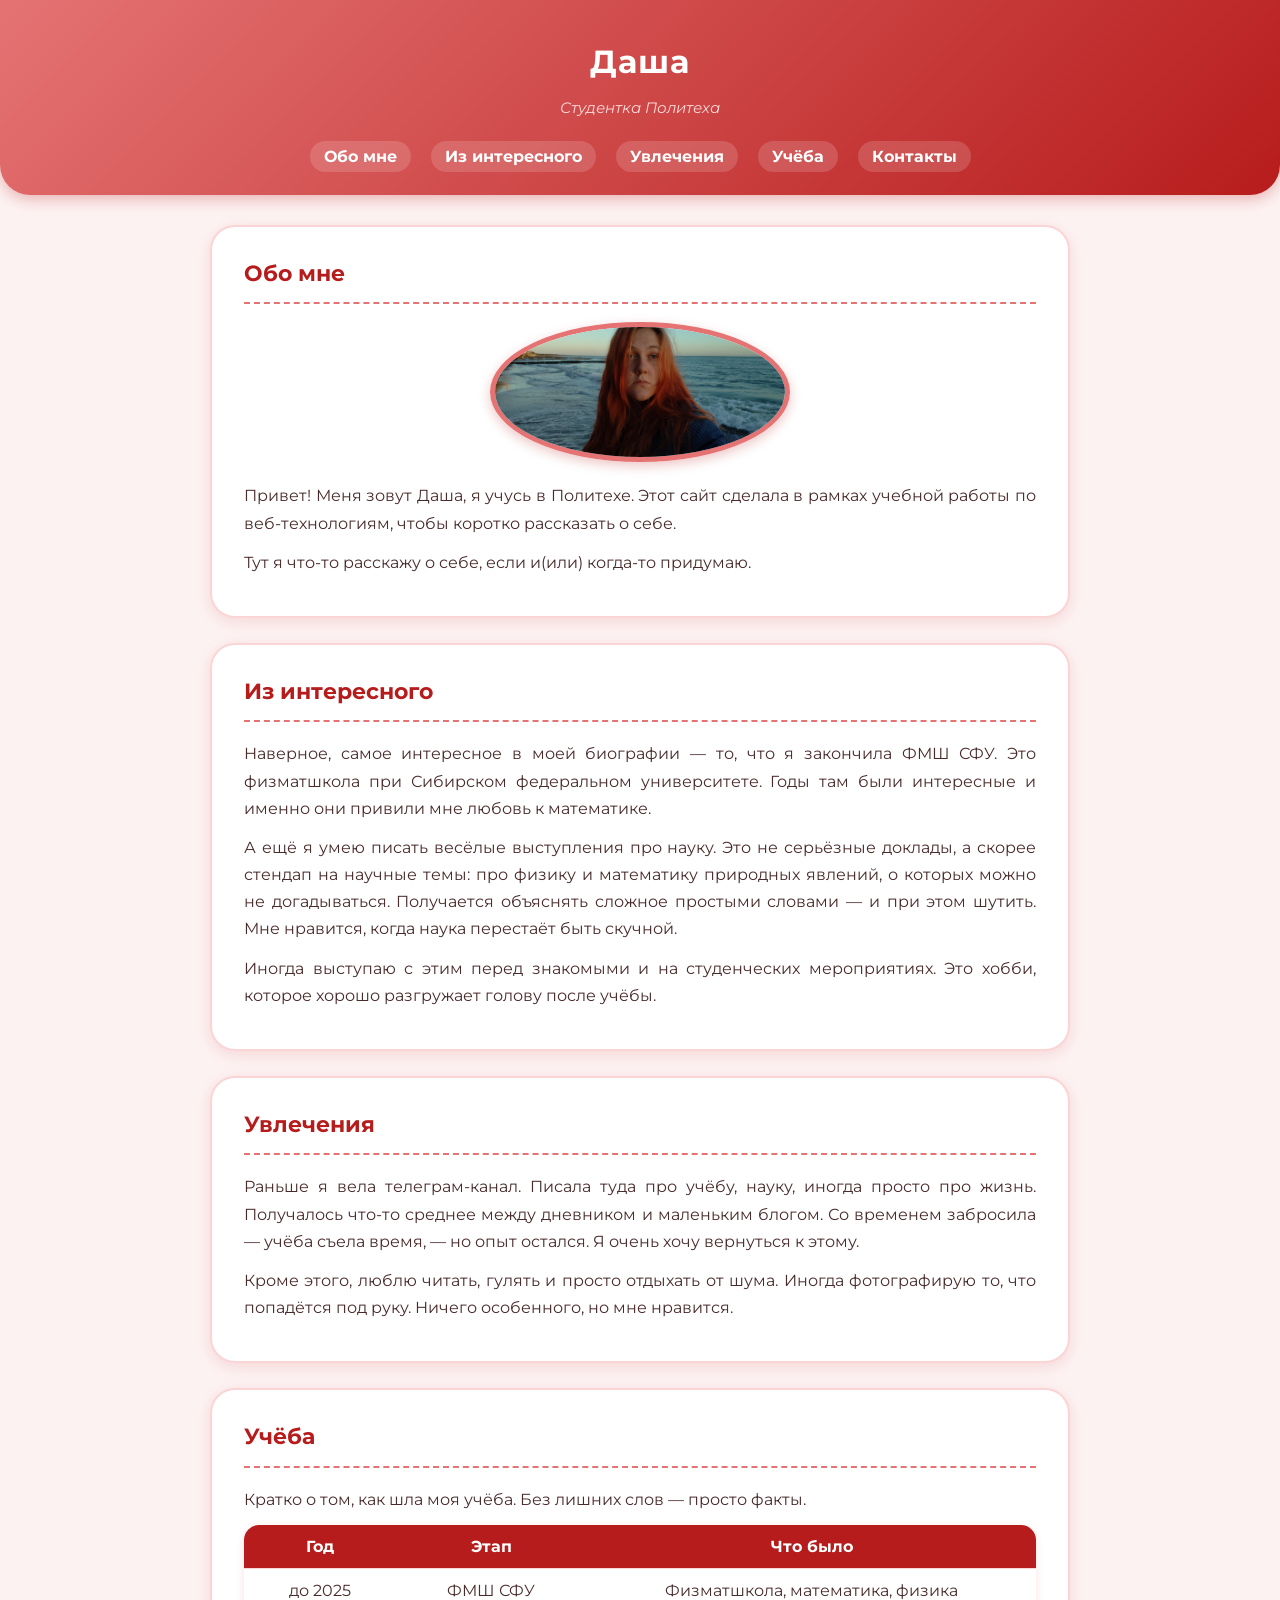
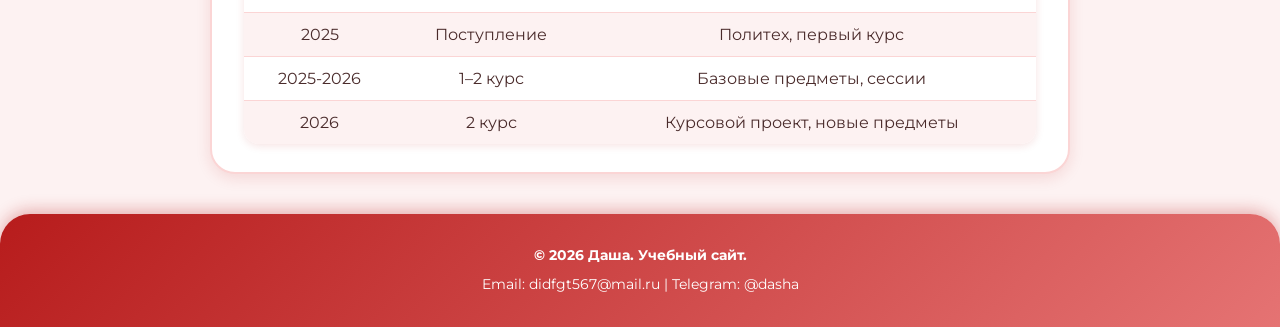
==== index.html @ adeaa614 "Update and rename !DOCTYPE.html to index.html" ====
<index html>
<html lang="ru">
<head>
    <meta charset="UTF-8">
    <meta name="viewport" content="width=device-width, initial-scale=1.0">
    <title>Даша — личный сайт</title>
    <link rel="preconnect" href="https://fonts.googleapis.com">
    <link rel="preconnect" href="https://fonts.gstatic.com" crossorigin>
    <link href="https://fonts.googleapis.com/css2?family=Montserrat:wght@400;700&display=swap" rel="stylesheet">
    <link rel="stylesheet" href="style.css">
</head>
<body>

    <header>
        <h1>Даша</h1>
        <p class="subtitle">Студентка Политеха</p>
        <nav>
            <ul>
                <li><a href="#about">Обо мне</a></li>
                <li><a href="#interesting">Из интересного</a></li>
                <li><a href="#hobbies">Увлечения</a></li>
                <li><a href="#table">Учёба</a></li>
                <li><a href="#contacts">Контакты</a></li>
            </ul>
        </nav>
    </header>

    <main>
        <section id="about">
            <h2>Обо мне</h2>
            <img src="cutee.jpg" alt="Фотография" width="300">
            <p>
                Привет! Меня зовут Даша, я учусь в Политехе.  Этот сайт
                сделала в рамках учебной работы по веб-технологиям, чтобы
                коротко рассказать о себе.
            </p>
            <p>
                Тут я что-то расскажу о себе, если и(или) когда-то придумаю.
            </p>
        </section>

        <section id="interesting">
            <h2>Из интересного</h2>
            <p>
                Наверное, самое интересное в моей биографии — то, что я
                закончила ФМШ СФУ. Это физматшкола при Сибирском федеральном
                университете. Годы там были интересные и именно они привили мне любовь к математике.
            </p>
            <p>
                А ещё я умею писать весёлые выступления про науку. Это не
                серьёзные доклады, а скорее стендап на научные темы: про
                физику и математику природных явлений, о которых можно не догадываться. Получается объяснять сложное простыми словами —
                и при этом шутить. Мне нравится, когда наука перестаёт быть
                скучной.
            </p>
            <p>
                Иногда выступаю с этим перед знакомыми и на студенческих
                мероприятиях. Это хобби, которое
                хорошо разгружает голову после учёбы.
            </p>
        </section>

        <section id="hobbies">
            <h2>Увлечения</h2>
            <p>
                Раньше я вела телеграм-канал. Писала туда про учёбу, науку,
                иногда просто про жизнь. Получалось что-то среднее между
                дневником и маленьким блогом. Со временем забросила — учёба
                съела время, — но опыт остался. Я очень хочу вернуться к этому.
            </p>
            <p>
                Кроме этого, люблю читать, гулять и просто отдыхать от
                шума. Иногда фотографирую то, что попадётся под руку. Ничего
                особенного, но мне нравится.
            </p>
        </section>

        <section id="table">
            <h2>Учёба</h2>
            <p>
                Кратко о том, как шла моя учёба. Без лишних слов — просто
                факты.
            </p>
            <table>
                <thead>
                    <tr>
                        <th>Год</th>
                        <th>Этап</th>
                        <th>Что было</th>
                    </tr>
                </thead>
                <tbody>
                    <tr>
                        <td>до 2025</td>
                        <td>ФМШ СФУ</td>
                        <td>Физматшкола, математика, физика</td>
                    </tr>
                    <tr>
                        <td>2025</td>
                        <td>Поступление</td>
                        <td>Политех, первый курс</td>
                    </tr>
                    <tr>
                        <td>2025-2026</td>
                        <td>1–2 курс</td>
                        <td>Базовые предметы, сессии</td>
                    </tr>
                    <tr>
                        <td>2026</td>
                        <td>2 курс</td>
                        <td>Курсовой проект, новые предметы</td>
                    </tr>
                </tbody>
            </table>
        </section>
    </main>

    <footer id="contacts">
        <p>&copy; 2026 Даша. Учебный сайт.</p>
        <p>Email: didfgt567@mail.ru | Telegram: @dasha</p>
    </footer>

</body>
</html>
---- style.css ----
* {
    margin: 0;
    padding: 0;
    box-sizing: border-box;
}

body {
    font-family: 'Montserrat', sans-serif;
    background-color: #fdf2f2;
    color: #4a2b2b;
    line-height: 1.7;
}

header {
    background: linear-gradient(135deg, #e57373 0%, #b71c1c 100%);
    color: #ffffff;
    padding: 35px 40px 25px;
    text-align: center;
    border-bottom-left-radius: 30px;
    border-bottom-right-radius: 30px;
    box-shadow: 0 4px 15px rgba(183, 28, 28, 0.3);
}

header h1 {
    font-size: 32px;
    margin-bottom: 6px;
    letter-spacing: 1px;
}

.subtitle {
    font-size: 15px;
    color: #ffdada;
    margin-bottom: 22px;
    font-style: italic;
}

nav ul {
    list-style: none;
    display: flex;
    justify-content: center;
    gap: 20px;
    flex-wrap: wrap;
}

nav a {
    color: #ffffff;
    text-decoration: none;
    font-weight: 700;
    padding: 6px 14px;
    border-radius: 20px;
    background-color: rgba(255, 255, 255, 0.15);
    transition: all 0.3s ease;
}

nav a:hover {
    background-color: #ffffff;
    color: #b71c1c;
    transform: translateY(-2px);
}

main {
    max-width: 900px;
    margin: 30px auto;
    padding: 0 20px;
}

section {
    background-color: #ffffff;
    padding: 28px 32px;
    margin-bottom: 25px;
    border-radius: 25px;
    box-shadow: 0 4px 15px rgba(183, 28, 28, 0.12);
    border: 2px solid #fbd5d5;
}

section h2 {
    margin-bottom: 18px;
    color: #b71c1c;
    border-bottom: 2px dashed #e57373;
    padding-bottom: 10px;
    font-size: 22px;
}

section img {
    display: block;
    margin: 0 auto 20px;
    border-radius: 50%;
    max-width: 100%;
    border: 5px solid #e57373;
    box-shadow: 0 4px 12px rgba(183, 28, 28, 0.25);
}

section p {
    margin-bottom: 12px;
    text-align: justify;
}

table {
    width: 100%;
    border-collapse: separate;
    border-spacing: 0;
    margin-top: 10px;
    border-radius: 15px;
    overflow: hidden;
    box-shadow: 0 2px 8px rgba(183, 28, 28, 0.12);
}

table th,
table td {
    padding: 12px;
    text-align: center;
    border-bottom: 1px solid #fbd5d5;
}

table th {
    background-color: #b71c1c;
    color: #ffffff;
    font-weight: 700;
}

table tr:nth-child(even) {
    background-color: #fdf2f2;
}

table tr:last-child td {
    border-bottom: none;
}

table tr:hover {
    background-color: #fbd5d5;
    transition: background-color 0.3s;
}

footer {
    background: linear-gradient(135deg, #b71c1c 0%, #e57373 100%);
    color: #ffffff;
    text-align: center;
    padding: 25px;
    margin-top: 40px;
    border-top-left-radius: 30px;
    border-top-right-radius: 30px;
    box-shadow: 0 -4px 15px rgba(183, 28, 28, 0.3);
}

footer p {
    margin: 5px 0;
    font-size: 14px;
}

footer p:first-child {
    font-weight: 700;
}
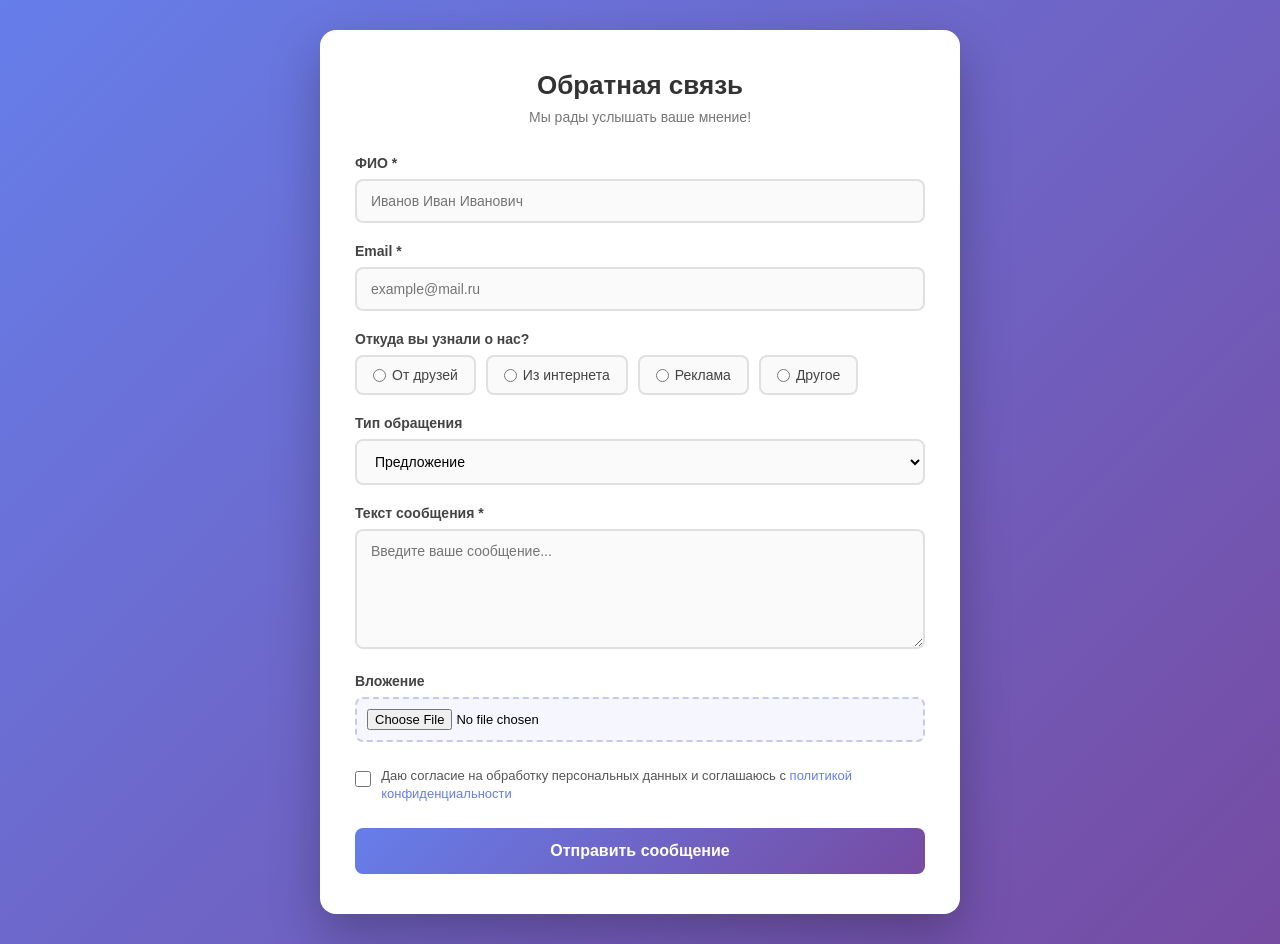
==== commit 06b5adec: "Add files via upload" ====
--- a/index.html
+++ b/index.html
@@ -1,124 +1,266 @@
-<index html>
+<!DOCTYPE html>
 <html lang="ru">
 <head>
     <meta charset="UTF-8">
-    <meta name="viewport" content="width=device-width, initial-scale=1.0">
-    <title>Даша — личный сайт</title>
-    <link rel="preconnect" href="https://fonts.googleapis.com">
-    <link rel="preconnect" href="https://fonts.gstatic.com" crossorigin>
-    <link href="https://fonts.googleapis.com/css2?family=Montserrat:wght@400;700&display=swap" rel="stylesheet">
-    <link rel="stylesheet" href="style.css">
+    <title>Форма обратной связи</title>
+    <style>
+        * {
+            margin: 0;
+            padding: 0;
+            box-sizing: border-box;
+            font-family: 'Segoe UI', Tahoma, sans-serif;
+        }
+
+        body {
+            min-height: 100vh;
+            background: linear-gradient(135deg, #667eea 0%, #764ba2 100%);
+            display: flex;
+            justify-content: center;
+            align-items: center;
+            padding: 30px 15px;
+        }
+
+        .feedback-form {
+            background: #ffffff;
+            width: 100%;
+            max-width: 640px;
+            padding: 40px 35px;
+            border-radius: 16px;
+            box-shadow: 0 20px 50px rgba(0, 0, 0, 0.25);
+        }
+
+        .feedback-form h1 {
+            text-align: center;
+            color: #333;
+            margin-bottom: 8px;
+            font-size: 26px;
+        }
+
+        .feedback-form .subtitle {
+            text-align: center;
+            color: #777;
+            margin-bottom: 30px;
+            font-size: 14px;
+        }
+
+        .form-group {
+            margin-bottom: 20px;
+        }
+
+        .form-group label {
+            display: block;
+            margin-bottom: 8px;
+            font-weight: 600;
+            color: #444;
+            font-size: 14px;
+        }
+
+        .form-group input[type="text"],
+        .form-group input[type="email"],
+        .form-group select,
+        .form-group textarea {
+            width: 100%;
+            padding: 12px 14px;
+            border: 2px solid #e0e0e0;
+            border-radius: 8px;
+            font-size: 14px;
+            transition: border-color 0.3s, box-shadow 0.3s;
+            background: #fafafa;
+        }
+
+        .form-group input:focus,
+        .form-group select:focus,
+        .form-group textarea:focus {
+            outline: none;
+            border-color: #667eea;
+            background: #fff;
+            box-shadow: 0 0 0 4px rgba(102, 126, 234, 0.15);
+        }
+
+        .form-group textarea {
+            resize: vertical;
+            min-height: 120px;
+        }
+
+        /* Радио-кнопки */
+        .radio-group {
+            display: flex;
+            flex-wrap: wrap;
+            gap: 10px;
+        }
+
+        .radio-group label {
+            display: flex;
+            align-items: center;
+            gap: 6px;
+            font-weight: normal;
+            padding: 10px 16px;
+            border: 2px solid #e0e0e0;
+            border-radius: 8px;
+            cursor: pointer;
+            transition: all 0.25s;
+            background: #fafafa;
+            margin-bottom: 0;
+        }
+
+        .radio-group label:hover {
+            border-color: #667eea;
+            background: #f5f6ff;
+        }
+
+        .radio-group input[type="radio"] {
+            accent-color: #667eea;
+            cursor: pointer;
+        }
+
+        .radio-group input[type="radio"]:checked + span {
+            color: #667eea;
+            font-weight: 600;
+        }
+
+        /* Файл */
+        .file-wrapper {
+            position: relative;
+            display: inline-block;
+            width: 100%;
+        }
+
+        .file-wrapper input[type="file"] {
+            width: 100%;
+            padding: 10px;
+            border: 2px dashed #c5cae9;
+            border-radius: 8px;
+            background: #f5f6ff;
+            cursor: pointer;
+            font-size: 13px;
+        }
+
+        .file-wrapper input[type="file"]:hover {
+            border-color: #667eea;
+        }
+
+        /* Чекбокс */
+        .checkbox-group {
+            display: flex;
+            align-items: flex-start;
+            gap: 10px;
+            margin: 25px 0;
+        }
+
+        .checkbox-group input[type="checkbox"] {
+            margin-top: 3px;
+            width: 18px;
+            height: 18px;
+            accent-color: #667eea;
+            cursor: pointer;
+        }
+
+        .checkbox-group label {
+            font-size: 13px;
+            color: #555;
+            cursor: pointer;
+            line-height: 1.4;
+        }
+
+        .checkbox-group a {
+            color: #667eea;
+            text-decoration: none;
+        }
+
+        .checkbox-group a:hover {
+            text-decoration: underline;
+        }
+
+        /* Кнопка */
+        .btn-submit {
+            width: 100%;
+            padding: 14px;
+            border: none;
+            border-radius: 8px;
+            background: linear-gradient(135deg, #667eea 0%, #764ba2 100%);
+            color: #fff;
+            font-size: 16px;
+            font-weight: 600;
+            cursor: pointer;
+            transition: transform 0.2s, box-shadow 0.2s;
+        }
+
+        .btn-submit:hover {
+            transform: translateY(-2px);
+            box-shadow: 0 10px 25px rgba(102, 126, 234, 0.4);
+        }
+
+        .btn-submit:active {
+            transform: translateY(0);
+        }
+    </style>
 </head>
 <body>
-
-    <header>
-        <h1>Даша</h1>
-        <p class="subtitle">Студентка Политеха</p>
-        <nav>
-            <ul>
-                <li><a href="#about">Обо мне</a></li>
-                <li><a href="#interesting">Из интересного</a></li>
-                <li><a href="#hobbies">Увлечения</a></li>
-                <li><a href="#table">Учёба</a></li>
-                <li><a href="#contacts">Контакты</a></li>
-            </ul>
-        </nav>
-    </header>
-
-    <main>
-        <section id="about">
-            <h2>Обо мне</h2>
-            <img src="cutee.jpg" alt="Фотография" width="300">
-            <p>
-                Привет! Меня зовут Даша, я учусь в Политехе.  Этот сайт
-                сделала в рамках учебной работы по веб-технологиям, чтобы
-                коротко рассказать о себе.
-            </p>
-            <p>
-                Тут я что-то расскажу о себе, если и(или) когда-то придумаю.
-            </p>
-        </section>
-
-        <section id="interesting">
-            <h2>Из интересного</h2>
-            <p>
-                Наверное, самое интересное в моей биографии — то, что я
-                закончила ФМШ СФУ. Это физматшкола при Сибирском федеральном
-                университете. Годы там были интересные и именно они привили мне любовь к математике.
-            </p>
-            <p>
-                А ещё я умею писать весёлые выступления про науку. Это не
-                серьёзные доклады, а скорее стендап на научные темы: про
-                физику и математику природных явлений, о которых можно не догадываться. Получается объяснять сложное простыми словами —
-                и при этом шутить. Мне нравится, когда наука перестаёт быть
-                скучной.
-            </p>
-            <p>
-                Иногда выступаю с этим перед знакомыми и на студенческих
-                мероприятиях. Это хобби, которое
-                хорошо разгружает голову после учёбы.
-            </p>
-        </section>
-
-        <section id="hobbies">
-            <h2>Увлечения</h2>
-            <p>
-                Раньше я вела телеграм-канал. Писала туда про учёбу, науку,
-                иногда просто про жизнь. Получалось что-то среднее между
-                дневником и маленьким блогом. Со временем забросила — учёба
-                съела время, — но опыт остался. Я очень хочу вернуться к этому.
-            </p>
-            <p>
-                Кроме этого, люблю читать, гулять и просто отдыхать от
-                шума. Иногда фотографирую то, что попадётся под руку. Ничего
-                особенного, но мне нравится.
-            </p>
-        </section>
-
-        <section id="table">
-            <h2>Учёба</h2>
-            <p>
-                Кратко о том, как шла моя учёба. Без лишних слов — просто
-                факты.
-            </p>
-            <table>
-                <thead>
-                    <tr>
-                        <th>Год</th>
-                        <th>Этап</th>
-                        <th>Что было</th>
-                    </tr>
-                </thead>
-                <tbody>
-                    <tr>
-                        <td>до 2025</td>
-                        <td>ФМШ СФУ</td>
-                        <td>Физматшкола, математика, физика</td>
-                    </tr>
-                    <tr>
-                        <td>2025</td>
-                        <td>Поступление</td>
-                        <td>Политех, первый курс</td>
-                    </tr>
-                    <tr>
-                        <td>2025-2026</td>
-                        <td>1–2 курс</td>
-                        <td>Базовые предметы, сессии</td>
-                    </tr>
-                    <tr>
-                        <td>2026</td>
-                        <td>2 курс</td>
-                        <td>Курсовой проект, новые предметы</td>
-                    </tr>
-                </tbody>
-            </table>
-        </section>
-    </main>
-
-    <footer id="contacts">
-        <p>&copy; 2026 Даша. Учебный сайт.</p>
-        <p>Email: didfgt567@mail.ru | Telegram: @dasha</p>
-    </footer>
-
+    <form class="feedback-form" action="#" method="post" enctype="multipart/form-data">
+        <h1>Обратная связь</h1>
+        <p class="subtitle">Мы рады услышать ваше мнение!</p>
+
+        <div class="form-group">
+            <label for="fio">ФИО *</label>
+            <input type="text" id="fio" name="fio" placeholder="Иванов Иван Иванович" required>
+        </div>
+
+        <div class="form-group">
+            <label for="email">Email *</label>
+            <input type="email" id="email" name="email" placeholder="example@mail.ru" required>
+        </div>
+
+        <div class="form-group">
+            <label>Откуда вы узнали о нас?</label>
+            <div class="radio-group">
+                <label>
+                    <input type="radio" name="source" value="friends">
+                    <span>От друзей</span>
+                </label>
+                <label>
+                    <input type="radio" name="source" value="internet">
+                    <span>Из интернета</span>
+                </label>
+                <label>
+                    <input type="radio" name="source" value="advertising">
+                    <span>Реклама</span>
+                </label>
+                <label>
+                    <input type="radio" name="source" value="other">
+                    <span>Другое</span>
+                </label>
+            </div>
+        </div>
+
+        <div class="form-group">
+            <label for="type">Тип обращения</label>
+            <select id="type" name="type">
+                <option value="complaint">Жалоба</option>
+                <option value="suggestion" selected>Предложение</option>
+            </select>
+        </div>
+
+        <div class="form-group">
+            <label for="message">Текст сообщения *</label>
+            <textarea id="message" name="message" placeholder="Введите ваше сообщение..." required></textarea>
+        </div>
+
+        <div class="form-group">
+            <label for="file">Вложение</label>
+            <div class="file-wrapper">
+                <input type="file" id="file" name="file">
+            </div>
+        </div>
+
+        <div class="checkbox-group">
+            <input type="checkbox" id="agree" name="agree" required>
+            <label for="agree">
+                Даю согласие на обработку персональных данных и соглашаюсь с
+                <a href="#">политикой конфиденциальности</a>
+            </label>
+        </div>
+
+        <button type="submit" class="btn-submit">Отправить сообщение</button>
+    </form>
 </body>
-</html>
+</html>
